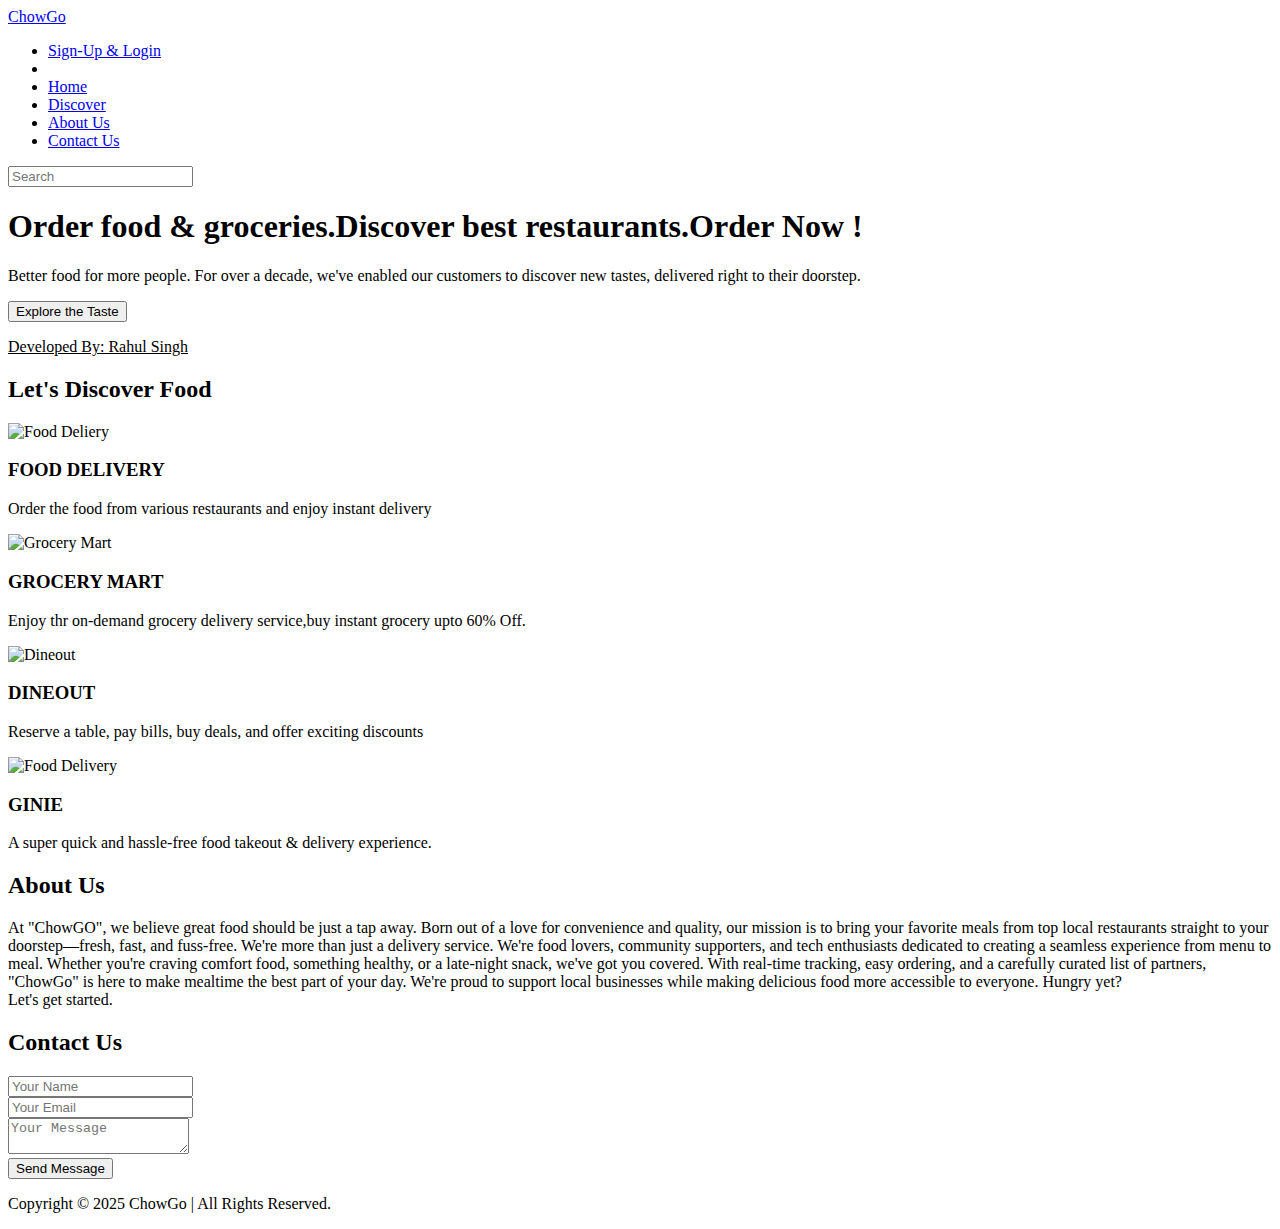
==== index.html @ 1b9c5676 "Create index.html" ====
<!DOCTYPE html>
<html lang="en">
  <head>
    <meta charset="UTF-8" />
    <meta http-equiv="X-UA-Compatible" content="IE=edge" />
    <meta name="viewport" content="width=device-width, initial-scale=1.0" />
    <!-- <link href="https://cdn.jsdelivr.net/npm/remixicon@4.5.0/fonts/remixicon.css"
    rel="stylesheet"/> -->
    <link rel="stylesheet" href="style.css" />
    <title> Order the Food | ChowGo</title>
  </head>
  <body>
    <nav>
      <div class="nav__logo"><a href="logoweb.png"> ChowGo</a></div>
      <ul class="nav__links">
        <li class="link"><a href="#home">Sign-Up & Login<li > 
        <li class="link"><a href="#home">Home</a></li>
        <li class="link"><a href="#discover">Discover</a></li>
        <li class="link"><a href="#about">About Us</a></li>
        <li class="link"><a href="#contact">Contact Us</a></li>
      </ul>
      <div class="search__box">
        <input type="text" placeholder="Search" />
        <i class="ri-search-line"></i>
      </div>
    </nav>

    <section id="home" class="hero">
      <div class="hero__content">
        <h1>Order food & groceries.<span>Discover best restaurants.Order Now !</span></h1>
        <p>
          Better food for more people. For over a decade, we've enabled our customers to discover new tastes, delivered right to their doorstep.
        </p>
        <div class="btns">
          <button class="explore__btn">Explore the Taste</button>
        </div>
        
        <p class="developer__name"> <ins>Developed By: Rahul Singh</ins></p>
      </div>
    </section>

    <section id="discover" class="discover">
      <h2>Let's Discover Food</h2>
      <div class="discover__grid">
        <div class="discover__card">
          <img src="OIEE.jpg" alt="Food Deliery" />
          <h3>FOOD DELIVERY</h3>
          <p>Order the food from various restaurants and enjoy instant delivery</p>
        </div>
        <div class="discover__card">
          <img src="OIP.jpeg" alt="Grocery Mart" />
          <h3>GROCERY MART</h3>
          <p> Enjoy thr on-demand grocery delivery service,buy instant grocery upto 60% Off.</p>
        </div>
        <div class="discover__card">
          <img src="foodout.webp" alt="Dineout" />
          <h3>DINEOUT</h3>
          <p>Reserve a table, pay bills, buy deals, and offer exciting discounts</p>
        </div>
        <div class="discover__card">
          <img src="fooddelivery.jpg" alt="Food Delivery" />
          <h3>GINIE</h3>
          <p>A super quick and hassle-free food takeout & delivery experience. </p>
        </div>
      </div>
    </section>

    <section id="about" class="about">
      <h2>About Us</h2>
      <p>
        At "ChowGO", we believe great food should be just a tap away. Born out of a love for convenience and quality, our mission is to bring your favorite meals from top local restaurants straight to your doorstep—fresh, fast, and fuss-free.

We're more than just a delivery service. We're food lovers, community supporters, and tech enthusiasts dedicated to creating a seamless experience from menu to meal. Whether you're craving comfort food, something healthy, or a late-night snack, we've got you covered.

With real-time tracking, easy ordering, and a carefully curated list of partners, "ChowGo" is here to make mealtime the best part of your day. We're proud to support local businesses while making delicious food more accessible to everyone.

Hungry yet? <br>Let's get started.
      </p>
    </section>

    <section id="contact" class="contact">
      <h2>Contact Us</h2>
      <form>
        <div class="form__group">
          <input type="text" placeholder="Your Name" required />
        </div>
        <div class="form__group">
          <input type="email" placeholder="Your Email" required />
        </div>
        <div class="form__group">
          <textarea placeholder="Your Message" required></textarea>
        </div>
        <button type="submit">Send Message</button>
      </form>
    </section>

    <footer>
      <p> Copyright &copy; 2025 ChowGo | All Rights Reserved.</p>
    </footer>

    <script src="script.js"></script>
  </body>
</html>
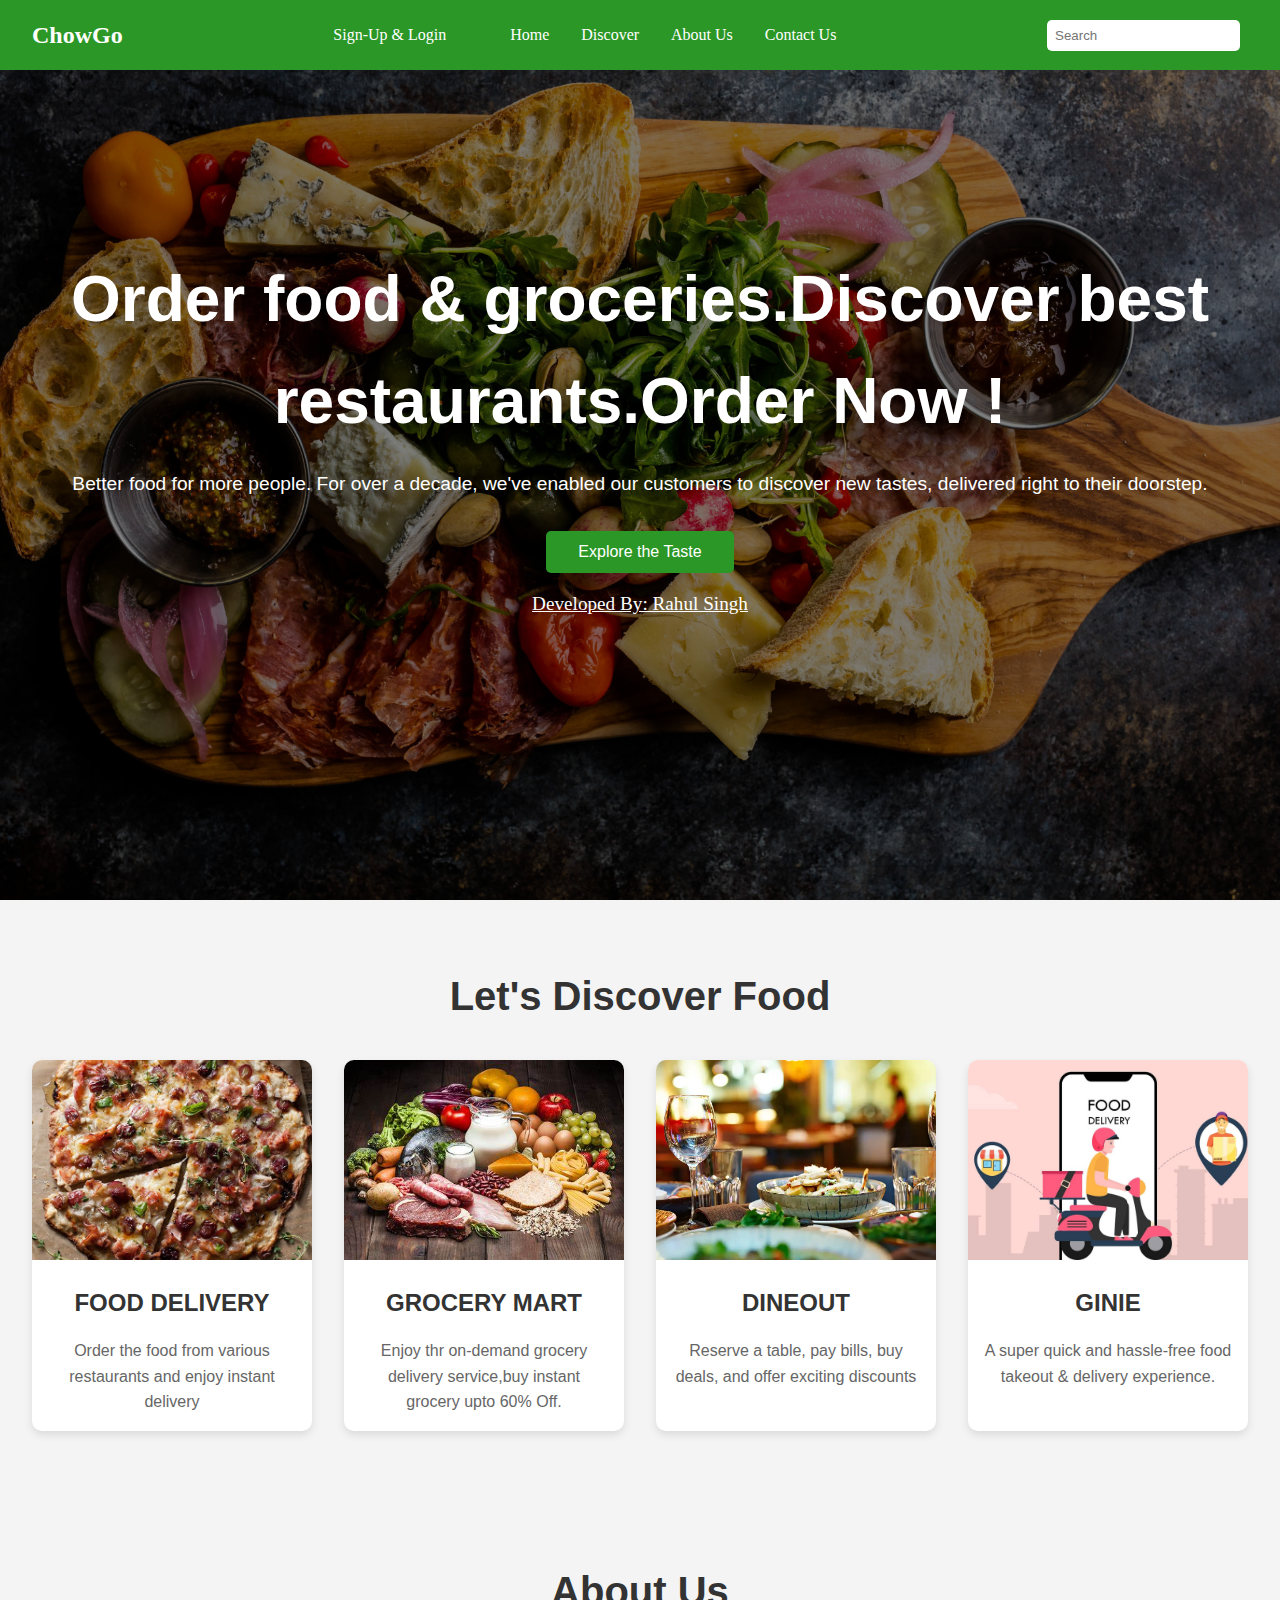
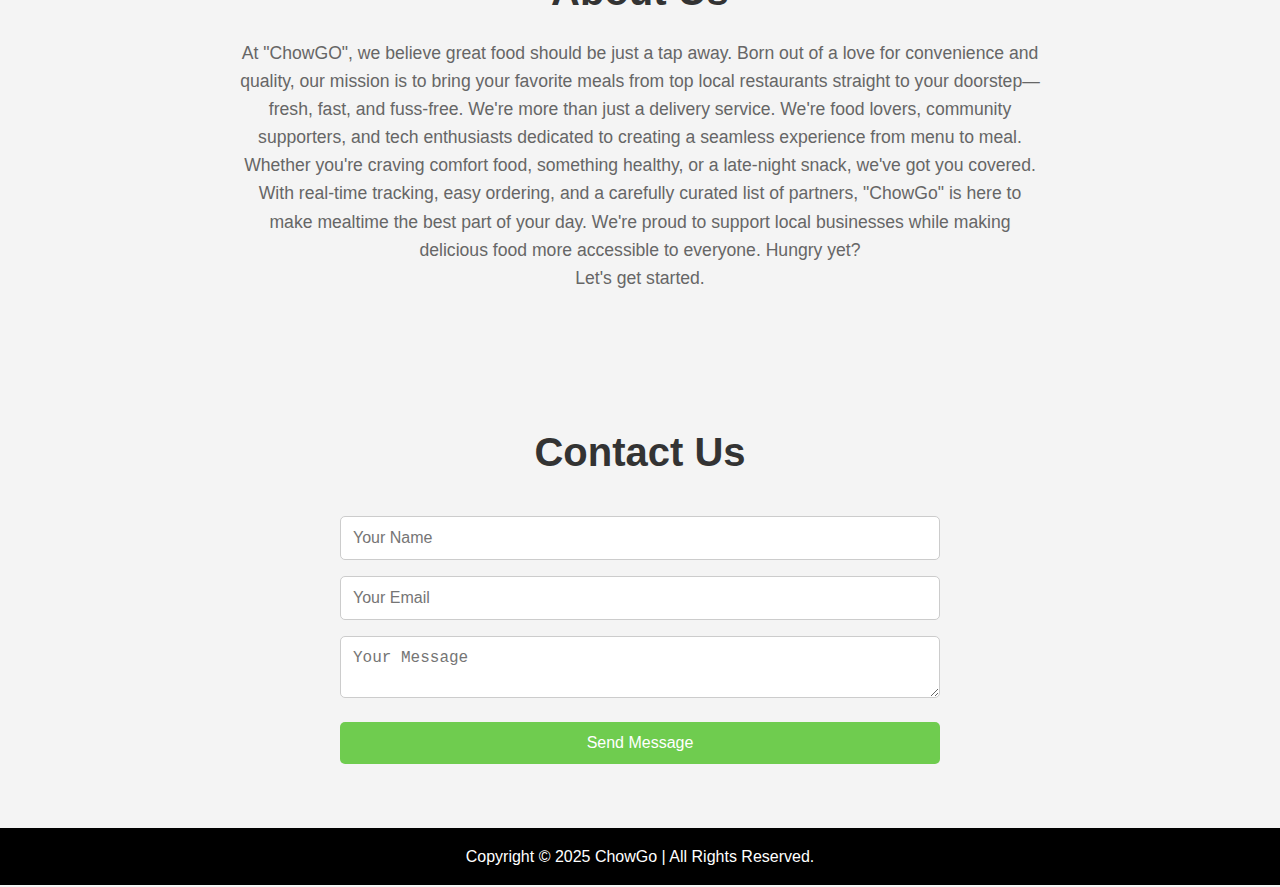
==== commit 71d0cdf4: "Add files via upload" ====
--- a/index.html
+++ b/index.html
@@ -1,103 +1,103 @@
-<!DOCTYPE html>
-<html lang="en">
-  <head>
-    <meta charset="UTF-8" />
-    <meta http-equiv="X-UA-Compatible" content="IE=edge" />
-    <meta name="viewport" content="width=device-width, initial-scale=1.0" />
-    <!-- <link href="https://cdn.jsdelivr.net/npm/remixicon@4.5.0/fonts/remixicon.css"
-    rel="stylesheet"/> -->
-    <link rel="stylesheet" href="style.css" />
-    <title> Order the Food | ChowGo</title>
-  </head>
-  <body>
-    <nav>
-      <div class="nav__logo"><a href="logoweb.png"> ChowGo</a></div>
-      <ul class="nav__links">
-        <li class="link"><a href="#home">Sign-Up & Login<li > 
-        <li class="link"><a href="#home">Home</a></li>
-        <li class="link"><a href="#discover">Discover</a></li>
-        <li class="link"><a href="#about">About Us</a></li>
-        <li class="link"><a href="#contact">Contact Us</a></li>
-      </ul>
-      <div class="search__box">
-        <input type="text" placeholder="Search" />
-        <i class="ri-search-line"></i>
-      </div>
-    </nav>
-
-    <section id="home" class="hero">
-      <div class="hero__content">
-        <h1>Order food & groceries.<span>Discover best restaurants.Order Now !</span></h1>
-        <p>
-          Better food for more people. For over a decade, we've enabled our customers to discover new tastes, delivered right to their doorstep.
-        </p>
-        <div class="btns">
-          <button class="explore__btn">Explore the Taste</button>
-        </div>
-        
-        <p class="developer__name"> <ins>Developed By: Rahul Singh</ins></p>
-      </div>
-    </section>
-
-    <section id="discover" class="discover">
-      <h2>Let's Discover Food</h2>
-      <div class="discover__grid">
-        <div class="discover__card">
-          <img src="OIEE.jpg" alt="Food Deliery" />
-          <h3>FOOD DELIVERY</h3>
-          <p>Order the food from various restaurants and enjoy instant delivery</p>
-        </div>
-        <div class="discover__card">
-          <img src="OIP.jpeg" alt="Grocery Mart" />
-          <h3>GROCERY MART</h3>
-          <p> Enjoy thr on-demand grocery delivery service,buy instant grocery upto 60% Off.</p>
-        </div>
-        <div class="discover__card">
-          <img src="foodout.webp" alt="Dineout" />
-          <h3>DINEOUT</h3>
-          <p>Reserve a table, pay bills, buy deals, and offer exciting discounts</p>
-        </div>
-        <div class="discover__card">
-          <img src="fooddelivery.jpg" alt="Food Delivery" />
-          <h3>GINIE</h3>
-          <p>A super quick and hassle-free food takeout & delivery experience. </p>
-        </div>
-      </div>
-    </section>
-
-    <section id="about" class="about">
-      <h2>About Us</h2>
-      <p>
-        At "ChowGO", we believe great food should be just a tap away. Born out of a love for convenience and quality, our mission is to bring your favorite meals from top local restaurants straight to your doorstep—fresh, fast, and fuss-free.
-
-We're more than just a delivery service. We're food lovers, community supporters, and tech enthusiasts dedicated to creating a seamless experience from menu to meal. Whether you're craving comfort food, something healthy, or a late-night snack, we've got you covered.
-
-With real-time tracking, easy ordering, and a carefully curated list of partners, "ChowGo" is here to make mealtime the best part of your day. We're proud to support local businesses while making delicious food more accessible to everyone.
-
-Hungry yet? <br>Let's get started.
-      </p>
-    </section>
-
-    <section id="contact" class="contact">
-      <h2>Contact Us</h2>
-      <form>
-        <div class="form__group">
-          <input type="text" placeholder="Your Name" required />
-        </div>
-        <div class="form__group">
-          <input type="email" placeholder="Your Email" required />
-        </div>
-        <div class="form__group">
-          <textarea placeholder="Your Message" required></textarea>
-        </div>
-        <button type="submit">Send Message</button>
-      </form>
-    </section>
-
-    <footer>
-      <p> Copyright &copy; 2025 ChowGo | All Rights Reserved.</p>
-    </footer>
-
-    <script src="script.js"></script>
-  </body>
-</html>
+<!DOCTYPE html>
+<html lang="en">
+  <head>
+    <meta charset="UTF-8" />
+    <meta http-equiv="X-UA-Compatible" content="IE=edge" />
+    <meta name="viewport" content="width=device-width, initial-scale=1.0" />
+    <!-- <link href="https://cdn.jsdelivr.net/npm/remixicon@4.5.0/fonts/remixicon.css"
+    rel="stylesheet"/> -->
+    <link rel="stylesheet" href="style.css" />
+    <title> Order the Food | ChowGo</title>
+  </head>
+  <body>
+    <nav>
+      <div class="nav__logo"><a href="logoweb.png"> ChowGo</a></div>
+      <ul class="nav__links">
+        <li class="link"><a href="#home">Sign-Up & Login<li > 
+        <li class="link"><a href="#home">Home</a></li>
+        <li class="link"><a href="#discover">Discover</a></li>
+        <li class="link"><a href="#about">About Us</a></li>
+        <li class="link"><a href="#contact">Contact Us</a></li>
+      </ul>
+      <div class="search__box">
+        <input type="text" placeholder="Search" />
+        <i class="ri-search-line"></i>
+      </div>
+    </nav>
+
+    <section id="home" class="hero">
+      <div class="hero__content">
+        <h1>Order food & groceries.<span>Discover best restaurants.Order Now !</span></h1>
+        <p>
+          Better food for more people. For over a decade, we've enabled our customers to discover new tastes, delivered right to their doorstep.
+        </p>
+        <div class="btns">
+          <button class="explore__btn">Explore the Taste</button>
+        </div>
+        
+        <p class="developer__name"> <ins>Developed By: Rahul Singh</ins></p>
+      </div>
+    </section>
+
+    <section id="discover" class="discover">
+      <h2>Let's Discover Food</h2>
+      <div class="discover__grid">
+        <div class="discover__card">
+          <img src="OIEE.jpg" alt="Food Deliery" />
+          <h3>FOOD DELIVERY</h3>
+          <p>Order the food from various restaurants and enjoy instant delivery</p>
+        </div>
+        <div class="discover__card">
+          <img src="OIP.jpeg" alt="Grocery Mart" />
+          <h3>GROCERY MART</h3>
+          <p> Enjoy thr on-demand grocery delivery service,buy instant grocery upto 60% Off.</p>
+        </div>
+        <div class="discover__card">
+          <img src="foodout.webp" alt="Dineout" />
+          <h3>DINEOUT</h3>
+          <p>Reserve a table, pay bills, buy deals, and offer exciting discounts</p>
+        </div>
+        <div class="discover__card">
+          <img src="fooddelivery.jpg" alt="Food Delivery" />
+          <h3>GINIE</h3>
+          <p>A super quick and hassle-free food takeout & delivery experience. </p>
+        </div>
+      </div>
+    </section>
+
+    <section id="about" class="about">
+      <h2>About Us</h2>
+      <p>
+        At "ChowGO", we believe great food should be just a tap away. Born out of a love for convenience and quality, our mission is to bring your favorite meals from top local restaurants straight to your doorstep—fresh, fast, and fuss-free.
+
+We're more than just a delivery service. We're food lovers, community supporters, and tech enthusiasts dedicated to creating a seamless experience from menu to meal. Whether you're craving comfort food, something healthy, or a late-night snack, we've got you covered.
+
+With real-time tracking, easy ordering, and a carefully curated list of partners, "ChowGo" is here to make mealtime the best part of your day. We're proud to support local businesses while making delicious food more accessible to everyone.
+
+Hungry yet? <br>Let's get started.
+      </p>
+    </section>
+
+    <section id="contact" class="contact">
+      <h2>Contact Us</h2>
+      <form>
+        <div class="form__group">
+          <input type="text" placeholder="Your Name" required />
+        </div>
+        <div class="form__group">
+          <input type="email" placeholder="Your Email" required />
+        </div>
+        <div class="form__group">
+          <textarea placeholder="Your Message" required></textarea>
+        </div>
+        <button type="submit">Send Message</button>
+      </form>
+    </section>
+
+    <footer>
+      <p> Copyright &copy; 2025 ChowGo | All Rights Reserved.</p>
+    </footer>
+
+    <script src="script.js"></script>
+  </body>
+</html>--- a/style.css
+++ b/style.css
@@ -0,0 +1,245 @@
+* {
+    margin: 0;
+    padding: 0;
+    box-sizing: border-box;
+  }
+  
+  html,body {
+    font-family: "Open Sans", sans-serif;
+    line-height: 1.6;
+    background-color: #f4f4f4;
+    color: #333333;
+  }
+  
+  a {
+    text-decoration: none;
+    color: inherit;
+  }
+  
+  /* Navbar */
+  nav {
+    font-family: bold;
+    display: flex;
+    justify-content: space-between;
+    align-items: center;
+    padding: 1rem 2rem;
+    background-color: #2b9726;
+    color: #fff;
+   width: 100%;
+    position: fixed;
+  }
+  
+ nav{
+  transition: linear 0.3s ease;
+ }
+
+  .nav__logo a {
+    font-size: 1.5rem;
+    font-weight: bold;
+  }
+  
+  .nav__links {
+    display: flex;
+    list-style: none;
+    gap: 2rem;
+  }
+  
+  .nav__links .link a {
+    color: #fff;
+    transition: color 0.3s;
+  }
+  
+  .nav__links .link a:hover {
+    color: #000000;
+  }
+  
+  .search__box {
+    display: flex;
+    align-items: center;
+    gap: 0.5rem;
+  }
+  
+  .search__box input {
+    padding: 0.5rem;
+    border: none;
+    border-radius: 5px;
+  }
+  
+  .search__box i {
+    font-size: 1.2rem;
+    cursor: pointer;
+  }
+  
+  /* Hero Section */
+  .hero {
+    height: 100vh;
+    background-image: linear-gradient(rgba(0, 0, 0, 0.5), rgba(0, 0, 0, 0.5)),
+      url("FOOD.jpeg");
+    background-size: cover;
+    background-position: center;
+    display: flex;
+    justify-content: center;
+    align-items: center;
+    text-align: center;
+    color: #fff;
+  }
+  
+  .hero__content h1 {
+    font-size: 4rem;
+    margin-bottom: 1rem;
+  }
+  
+  .hero__content p {
+    font-size: 1.2rem;
+    margin-bottom: 2rem;
+  }
+  
+  .btns {
+    display: flex;
+    gap: 1rem;
+    justify-content: center;
+  }
+  
+  .btns button {
+    padding: 0.75rem 2rem;
+    border: none;
+    border-radius: 5px;
+    font-size: 1rem;
+    cursor: pointer;
+    transition: background-color 0.3s;
+  }
+  
+  .explore__btn {
+    background-color: #2b9726;
+    color: #fff;
+  }
+  
+  .contact__btn {
+    background-color: transparent;
+    border: 2px solid #fff;
+    color: #fff;
+  }
+  
+  .btns button:hover {
+    opacity: 0.9;
+  }
+  
+  /* Discover Section */
+  .discover {
+    padding: 4rem 2rem;
+    text-align: center;
+  }
+  
+  .discover h2 {
+    font-size: 2.5rem;
+    margin-bottom: 2rem;
+  }
+  
+  .discover__grid {
+    display: grid;
+    grid-template-columns: repeat(auto-fit, minmax(250px, 1fr));
+    gap: 2rem;
+  }
+  
+  .discover__card {
+    background-color: #fff;
+    border-radius: 10px;
+    overflow: hidden;
+    box-shadow: 0 4px 8px rgba(0, 0, 0, 0.1);
+    transition: transform 0.3s;
+  }
+  
+  .discover__card:hover {
+    transform: translateY(-10px);
+  }
+  
+  .discover__card img {
+    width: 100%;
+    height: 200px;
+    object-fit: cover;
+  }
+  
+  .discover__card h3 {
+    font-size: 1.5rem;
+    margin: 1rem 0;
+  }
+  
+  .discover__card p {
+    padding: 0 1rem 1rem;
+    color: #666;
+  }
+  
+  /* About Section */
+  .about {
+    padding: 4rem 2rem;
+    text-align: center;
+    background-color: #f4f4f4;
+  }
+  
+  .about h2 {
+    font-size: 2.5rem;
+    margin-bottom: 1rem;
+  }
+  
+  .about p {
+    max-width: 800px;
+    margin: 0 auto;
+    font-size: 1.1rem;
+    color: #666;
+  }
+  
+  /* Contact Section */
+  .contact {
+    padding: 4rem 2rem;
+    text-align: center;
+  }
+  
+  .contact h2 {
+    font-size: 2.5rem;
+    margin-bottom: 2rem;
+  }
+  
+  .contact form {
+    max-width: 600px;
+    margin: 0 auto;
+    display: grid;
+    gap: 1rem;
+  }
+  
+  .contact .form__group input,
+  .contact .form__group textarea {
+    width: 100%;
+    padding: 0.75rem;
+    border: 1px solid #ccc;
+    border-radius: 5px;
+    font-size: 1rem;
+  }
+  
+  .contact button {
+    padding: 0.75rem 2rem;
+    background-color: #6fcc4f;
+    color: #fff;
+    border: none;
+    border-radius: 5px;
+    font-size: 1rem;
+    cursor: pointer;
+    transition: background-color 0.3s;
+  }
+  
+  .contact button:hover {
+    background-color: #2b9726;
+  }
+
+.developer__name {
+    margin-top: 1rem;
+    font-size: 1rem;
+    color: #fff;
+    /* opacity: 0.8; */
+    font-family: bold;
+  }
+  footer{
+    padding: 1rem;
+    text-align: center;
+    background-color: #000000;
+    color: #fff;
+  }